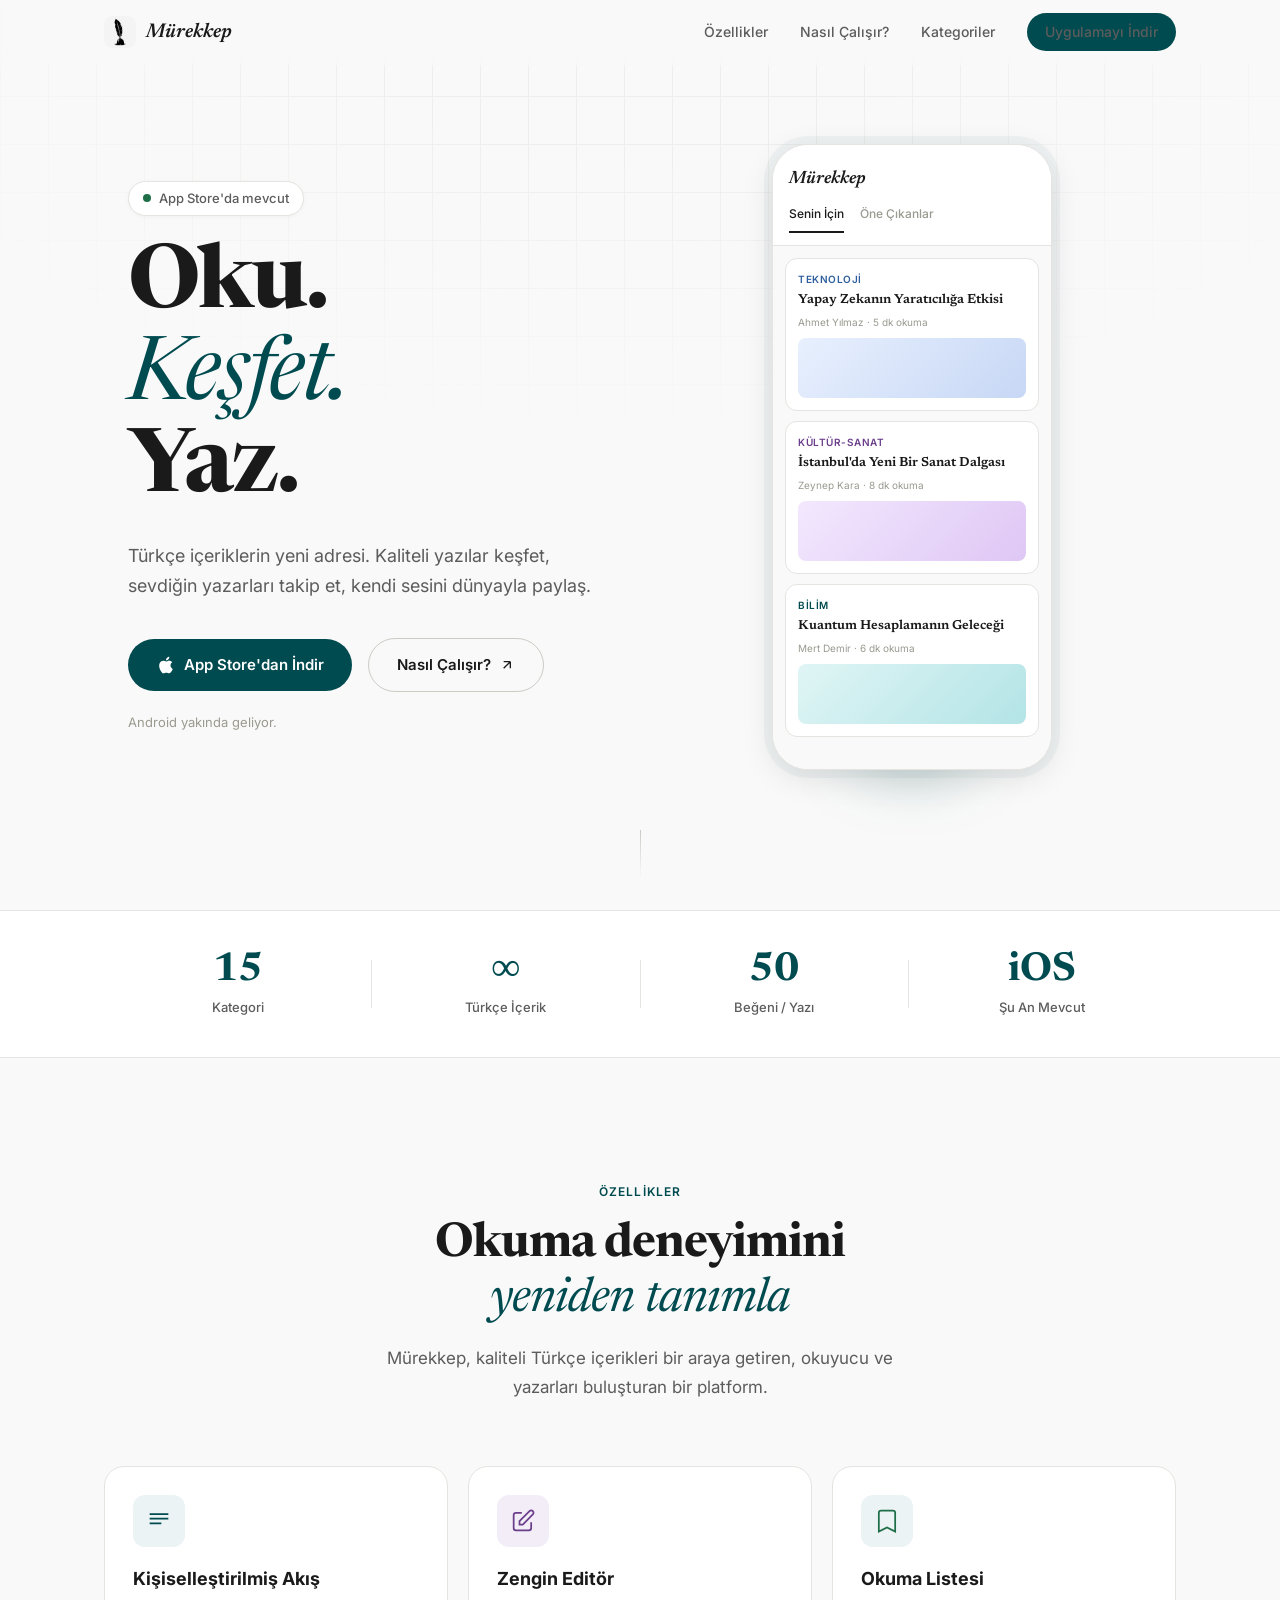
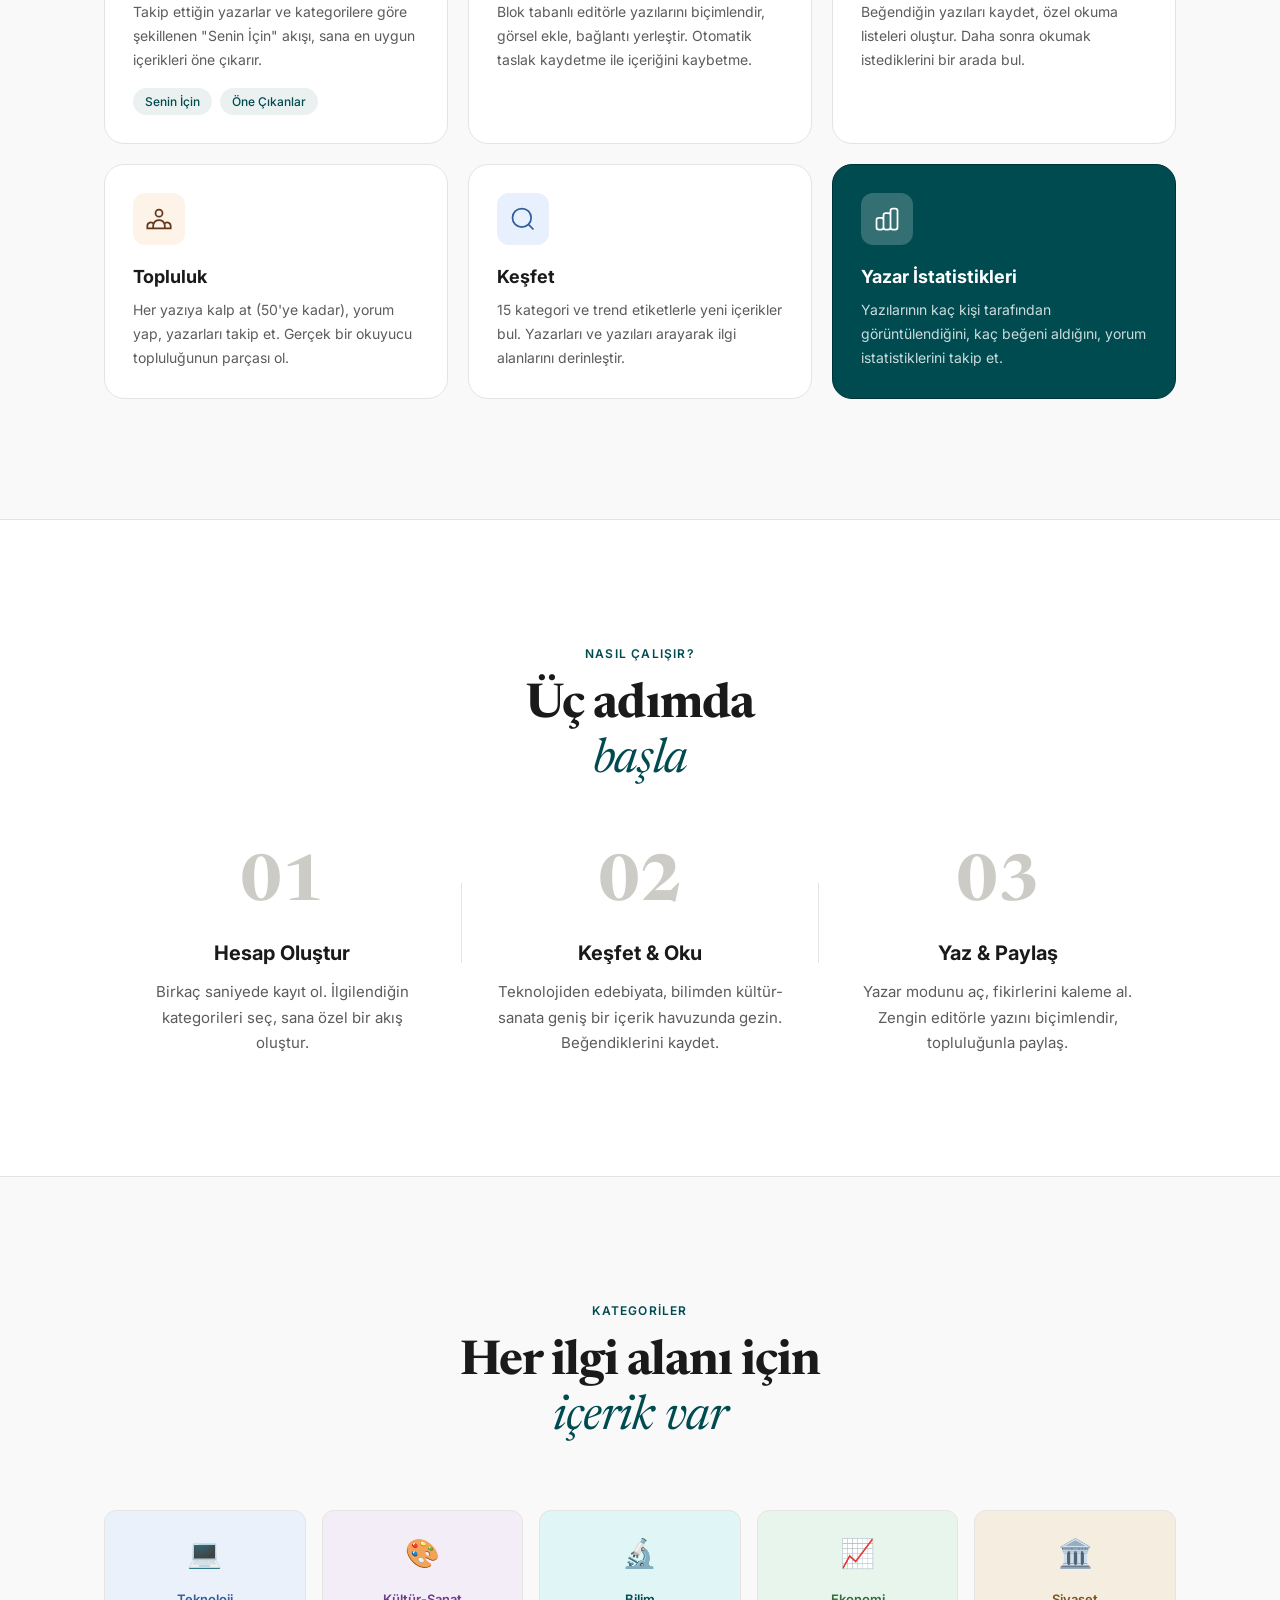
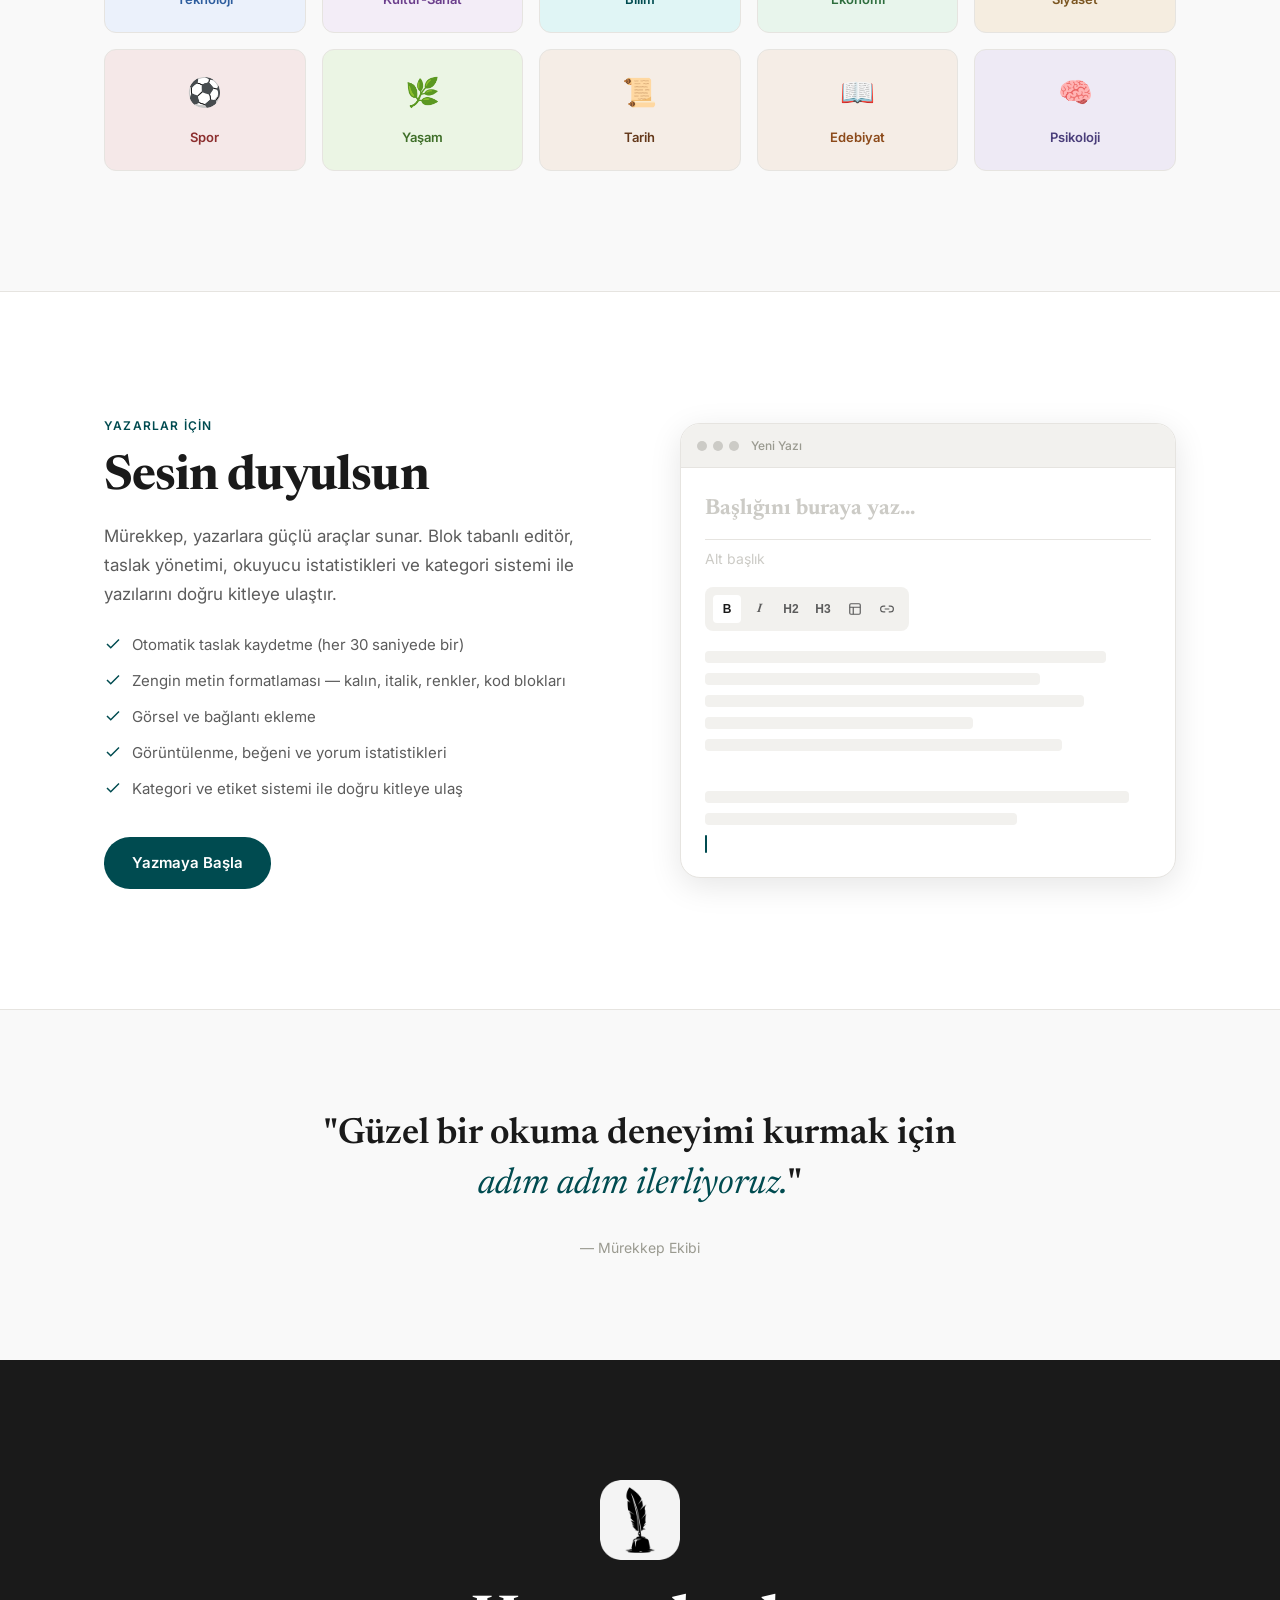
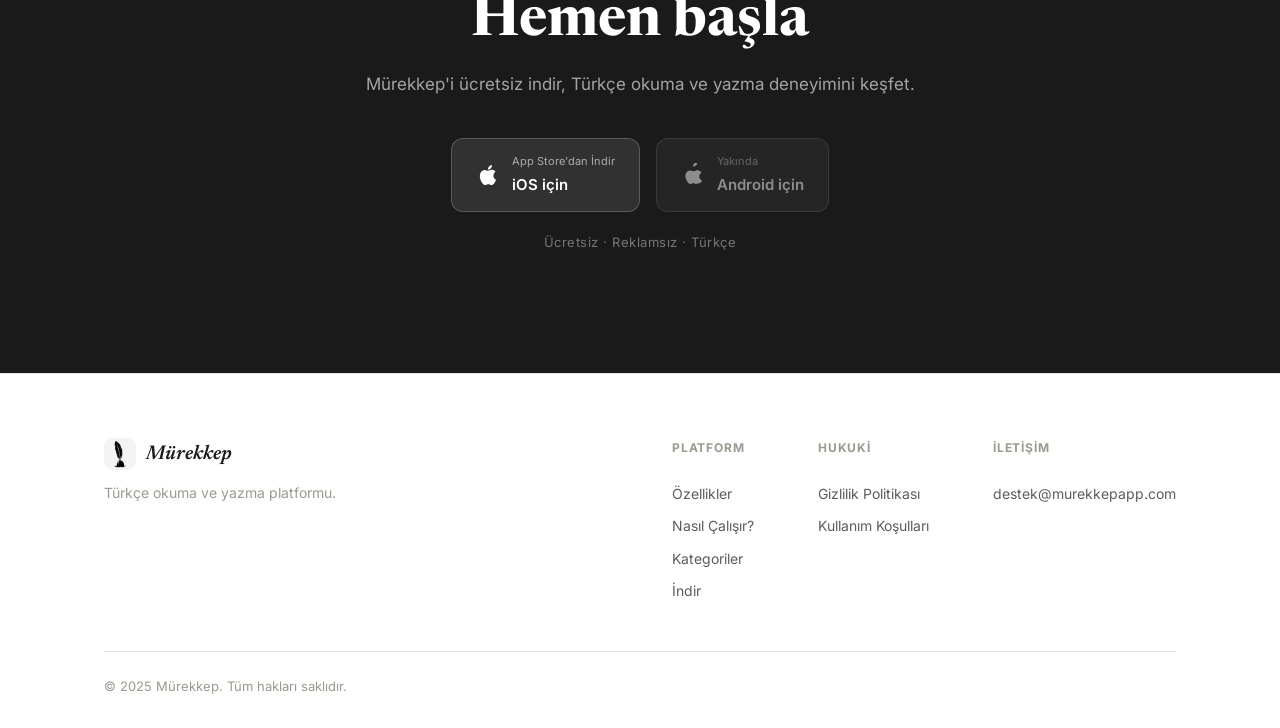
==== index.html @ c5d271dc "murekkep v1" ====
<!DOCTYPE html>
<html lang="tr">
<head>
  <meta charset="UTF-8" />
  <meta name="viewport" content="width=device-width, initial-scale=1.0" />
  <title>Mürekkep — Oku, Keşfet, Yaz</title>
  <meta name="description" content="Türkçe okuma ve yazma platformu. Kaliteli içerikler keşfet, yazarları takip et, kendi yazılarını yayınla." />
  <meta property="og:title" content="Mürekkep — Oku, Keşfet, Yaz" />
  <meta property="og:description" content="Türkçe okuma ve yazma platformu." />
  <link rel="icon" type="image/png" href="assets/favicon.png" />
  <link rel="preconnect" href="https://fonts.googleapis.com" />
  <link rel="preconnect" href="https://fonts.gstatic.com" crossorigin />
  <link href="https://fonts.googleapis.com/css2?family=Newsreader:ital,wght@0,400;0,600;0,700;1,400;1,600&family=Inter:wght@400;500;600;700&display=swap" rel="stylesheet" />
<style>
:root {
  --ink:        #1A1A1A;
  --teal:       #004B50;
  --teal-light: #1a7a80;
  --teal-dark:  #003338;
  --bg:         #F9F9F9;
  --surface:    #FFFFFF;
  --surface-2:  #F2F1EE;
  --surface-3:  #E6E4E0;
  --border:     #E6E4E0;
  --border-strong: #CCCBC6;
  --text-primary:   #1A1A1A;
  --text-secondary: #5C5C5C;
  --text-muted:     #9A9A90;
  --shadow-sm: 0 1px 4px rgba(0,0,0,0.04);
  --shadow-md: 0 4px 16px rgba(0,0,0,0.07);
  --shadow-lg: 0 8px 32px rgba(0,0,0,0.10);
  --radius-sm: 4px;
  --radius-md: 8px;
  --radius-lg: 12px;
  --radius-xl: 20px;
  --radius-full: 9999px;
}
*,*::before,*::after{box-sizing:border-box;margin:0;padding:0}
html{scroll-behavior:smooth}
body{font-family:'Inter',-apple-system,BlinkMacSystemFont,sans-serif;background:var(--bg);color:var(--text-primary);line-height:1.6;overflow-x:hidden}
em{font-family:'Newsreader',Georgia,serif;font-style:italic}
.container{max-width:1120px;margin:0 auto;padding:0 24px}

/* Animations */
.fade-up{opacity:0;transform:translateY(32px);transition:opacity .7s ease,transform .7s ease}
.fade-up.visible{opacity:1;transform:translateY(0)}
.delay-1{transition-delay:.1s}.delay-2{transition-delay:.2s}.delay-3{transition-delay:.3s}.delay-4{transition-delay:.4s}

/* Nav */
.nav{position:fixed;top:0;left:0;right:0;z-index:100;background:rgba(249,249,249,.88);backdrop-filter:blur(16px);-webkit-backdrop-filter:blur(16px);border-bottom:1px solid transparent;transition:border-color .3s,box-shadow .3s}
.nav.scrolled{border-color:var(--border);box-shadow:var(--shadow-sm)}
.nav-inner{max-width:1120px;margin:0 auto;padding:0 24px;height:64px;display:flex;align-items:center;justify-content:space-between}
.nav-logo{display:flex;align-items:center;gap:10px;text-decoration:none}
.nav-logo-img{width:32px;height:32px;border-radius:var(--radius-md);object-fit:cover}
.nav-logo-text{font-family:'Newsreader',serif;font-style:italic;font-size:20px;font-weight:600;color:var(--ink)}
.nav-links{display:flex;align-items:center;gap:32px}
.nav-links a{color:var(--text-secondary);text-decoration:none;font-size:14px;font-weight:500;transition:color .2s}
.nav-links a:hover{color:var(--ink)}
.nav-mobile-toggle{display:none;flex-direction:column;gap:5px;background:none;border:none;cursor:pointer;padding:4px}
.nav-mobile-toggle span{display:block;width:22px;height:2px;background:var(--ink);border-radius:2px}
.nav-mobile-menu{display:none;flex-direction:column;padding:12px 24px 20px;border-top:1px solid var(--border)}
.nav-mobile-menu a{padding:12px 0;border-bottom:1px solid var(--border);font-size:16px;color:var(--text-primary);text-decoration:none}
.nav-mobile-menu a:last-child{border-bottom:none;margin-top:8px}
.nav-mobile-menu.open{display:flex}

/* Buttons */
.btn{display:inline-flex;align-items:center;gap:8px;font-family:'Inter',sans-serif;font-weight:600;border-radius:var(--radius-full);cursor:pointer;text-decoration:none;transition:background .2s,transform .15s,box-shadow .2s;border:none;white-space:nowrap}
.btn:active{transform:scale(.98)}
.btn-primary{background:var(--teal);color:#fff}
.btn-primary:hover{background:var(--teal-light);box-shadow:0 4px 16px rgba(0,75,80,.25)}
.btn-ghost{background:transparent;color:var(--text-primary);border:1.5px solid var(--border-strong)}
.btn-ghost:hover{background:var(--surface-2)}
.btn-sm{font-size:13px;padding:8px 18px}
.btn-lg{font-size:15px;padding:14px 28px}

/* Hero */
.hero{padding-top:64px;min-height:100vh;display:flex;flex-direction:column;justify-content:center;position:relative;overflow:hidden}
.hero-bg-grid{position:absolute;inset:0;background-image:linear-gradient(var(--border) 1px,transparent 1px),linear-gradient(90deg,var(--border) 1px,transparent 1px);background-size:48px 48px;opacity:.5;mask-image:radial-gradient(ellipse 80% 60% at 50% 0%,black 30%,transparent 80%);-webkit-mask-image:radial-gradient(ellipse 80% 60% at 50% 0%,black 30%,transparent 80%)}
.hero-inner{display:grid;grid-template-columns:1fr 1fr;gap:64px;align-items:center;padding:80px 0 60px}
.hero-badge{display:inline-flex;align-items:center;gap:8px;background:var(--surface);border:1px solid var(--border);border-radius:var(--radius-full);padding:6px 14px;font-size:13px;font-weight:500;color:var(--text-secondary);margin-bottom:24px;box-shadow:var(--shadow-sm)}
.badge-dot{width:8px;height:8px;border-radius:50%;background:#1E6E48;animation:pulse 2s infinite}
@keyframes pulse{0%,100%{opacity:1;transform:scale(1)}50%{opacity:.6;transform:scale(.85)}}
.hero-headline{font-family:'Newsreader',Georgia,serif;font-size:clamp(52px,7vw,88px);font-weight:700;line-height:1.05;letter-spacing:-.02em;color:var(--ink);margin-bottom:24px}
.hero-headline em{font-size:inherit;font-weight:400;color:var(--teal)}
.hero-sub{font-size:18px;color:var(--text-secondary);line-height:1.7;max-width:480px;margin-bottom:36px}
.hero-actions{display:flex;align-items:center;gap:16px;flex-wrap:wrap;margin-bottom:20px}
.hero-note{font-size:13px;color:var(--text-muted)}

/* Phone Mockup */
.hero-visual{display:flex;justify-content:center;align-items:center}
.phone-mockup{position:relative}
.phone-frame{width:280px;background:var(--surface);border-radius:36px;border:1.5px solid var(--border);box-shadow:var(--shadow-lg),0 0 0 8px rgba(0,75,80,.04);overflow:hidden;position:relative;z-index:2}
.phone-screen{background:var(--bg);padding:0 0 20px}
.mock-nav{background:var(--surface);padding:20px 16px 12px;border-bottom:1px solid var(--border)}
.mock-title{font-family:'Newsreader',serif;font-style:italic;font-size:18px;font-weight:600;display:block;margin-bottom:10px}
.mock-tabs{display:flex;gap:16px}
.mock-tab{font-size:12px;font-weight:500;color:var(--text-muted);padding-bottom:8px}
.mock-tab.active{color:var(--ink);border-bottom:2px solid var(--ink)}
.mock-content{padding:12px;display:flex;flex-direction:column;gap:10px}
.mock-card{background:var(--surface);border-radius:var(--radius-lg);padding:12px;border:1px solid var(--border)}
.mock-card-cat{font-size:10px;font-weight:600;text-transform:uppercase;letter-spacing:.5px;margin-bottom:5px}
.mock-card-title{font-family:'Newsreader',serif;font-size:13px;font-weight:600;line-height:1.3;margin-bottom:5px;color:var(--ink)}
.mock-card-meta{font-size:10px;color:var(--text-muted);margin-bottom:8px}
.mock-card-img{height:60px;border-radius:var(--radius-md)}
.phone-glow{position:absolute;bottom:-40px;left:50%;transform:translateX(-50%);width:200px;height:100px;background:radial-gradient(ellipse,rgba(0,75,80,.18) 0%,transparent 70%);filter:blur(20px);z-index:1}
.hero-scroll-hint{display:flex;justify-content:center;padding-bottom:32px}
.scroll-line{width:1px;height:48px;background:linear-gradient(to bottom,var(--border-strong),transparent);animation:scrollDown 1.5s ease-in-out infinite}
@keyframes scrollDown{0%,100%{transform:scaleY(1);opacity:.6}50%{transform:scaleY(.5);opacity:.2}}

/* Stats */
.stats{background:var(--surface);border-top:1px solid var(--border);border-bottom:1px solid var(--border);padding:40px 0}
.stats-grid{display:flex;align-items:center;justify-content:center}
.stat-item{text-align:center;flex:1;padding:0 40px}
.stat-number{font-family:'Newsreader',serif;font-size:40px;font-weight:700;color:var(--teal);line-height:1;margin-bottom:6px}
.stat-label{font-size:13px;color:var(--text-secondary);font-weight:500}
.stat-divider{width:1px;height:48px;background:var(--border);flex-shrink:0}

/* Section Common */
.section-header{text-align:center;margin-bottom:64px}
.section-label{display:inline-block;font-size:12px;font-weight:600;letter-spacing:1.2px;text-transform:uppercase;color:var(--teal);margin-bottom:16px}
.section-title{font-family:'Newsreader',Georgia,serif;font-size:clamp(32px,4vw,48px);font-weight:700;line-height:1.15;letter-spacing:-.02em;color:var(--ink);margin-bottom:16px}
.section-title em{font-size:inherit;font-weight:400;color:var(--teal)}
.section-desc{font-size:17px;color:var(--text-secondary);line-height:1.7;max-width:560px;margin:0 auto}

/* Features */
.features{padding:120px 0}
.features-grid{display:grid;grid-template-columns:repeat(3,1fr);gap:20px}
.feature-card{background:var(--surface);border:1px solid var(--border);border-radius:var(--radius-xl);padding:28px;transition:box-shadow .25s,transform .25s}
.feature-card:hover{box-shadow:var(--shadow-md);transform:translateY(-2px)}
.feature-card-highlight{background:var(--teal);border-color:var(--teal-dark)}
.feature-icon{width:52px;height:52px;border-radius:var(--radius-lg);display:flex;align-items:center;justify-content:center;margin-bottom:20px}
.feature-title{font-size:18px;font-weight:700;color:var(--ink);margin-bottom:10px;line-height:1.3}
.feature-desc{font-size:14px;color:var(--text-secondary);line-height:1.7}
.feature-tags{display:flex;flex-wrap:wrap;gap:8px;margin-top:16px}
.tag{font-size:12px;font-weight:500;color:var(--teal);background:rgba(0,75,80,.08);border-radius:var(--radius-full);padding:4px 12px}

/* How it works */
.how{background:var(--surface);padding:120px 0;border-top:1px solid var(--border);border-bottom:1px solid var(--border)}
.steps{display:flex;align-items:flex-start;position:relative}
.step{flex:1;text-align:center;padding:0 32px}
.step-number{font-family:'Newsreader',serif;font-size:64px;font-weight:700;color:var(--border-strong);line-height:1;margin-bottom:20px}
.step-content h3{font-size:20px;font-weight:700;color:var(--ink);margin-bottom:10px}
.step-content p{font-size:15px;color:var(--text-secondary);line-height:1.7}
.step-connector{width:1px;height:80px;background:var(--border);margin-top:30px;flex-shrink:0}

/* Categories */
.categories{padding:120px 0}
.categories-grid{display:grid;grid-template-columns:repeat(5,1fr);gap:16px}
.cat-card{background:var(--cat-bg,var(--surface));border:1px solid var(--border);border-radius:var(--radius-lg);padding:20px 16px;text-align:center;cursor:pointer;transition:box-shadow .2s,transform .2s}
.cat-card:hover{box-shadow:var(--shadow-md);transform:translateY(-3px);border-color:var(--cat-color)}
.cat-icon{font-size:28px;margin-bottom:10px}
.cat-card span{font-size:13px;font-weight:600;color:var(--cat-color,var(--text-primary))}

/* Writer Section */
.writer-section{background:var(--surface);padding:120px 0;border-top:1px solid var(--border);border-bottom:1px solid var(--border)}
.writer-inner{display:grid;grid-template-columns:1fr 1fr;gap:80px;align-items:center}
.writer-list{list-style:none;margin:24px 0 36px;display:flex;flex-direction:column;gap:12px}
.writer-list li{display:flex;align-items:flex-start;gap:10px;font-size:15px;color:var(--text-secondary)}
.writer-list li svg{color:var(--teal);flex-shrink:0;margin-top:2px}
.editor-mockup{background:var(--surface);border:1px solid var(--border);border-radius:var(--radius-xl);box-shadow:var(--shadow-lg);overflow:hidden}
.editor-topbar{background:var(--surface-2);border-bottom:1px solid var(--border);padding:12px 16px;display:flex;align-items:center;gap:12px}
.editor-dots{display:flex;gap:6px}
.editor-dots span{width:10px;height:10px;border-radius:50%;background:var(--border-strong)}
.editor-label{font-size:12px;color:var(--text-muted);font-weight:500}
.editor-body{padding:24px}
.editor-title-input{font-family:'Newsreader',serif;font-size:22px;font-weight:700;color:var(--border-strong);margin-bottom:8px;border-bottom:1px solid var(--border);padding-bottom:12px}
.editor-subtitle-input{font-size:14px;color:var(--border-strong);margin-bottom:16px}
.editor-toolbar{display:flex;align-items:center;gap:4px;padding:8px;background:var(--surface-2);border-radius:var(--radius-md);margin-bottom:20px;width:fit-content}
.editor-tool{width:28px;height:28px;display:flex;align-items:center;justify-content:center;border:none;background:none;border-radius:var(--radius-sm);font-size:12px;font-weight:600;color:var(--text-secondary);cursor:pointer;transition:background .15s,color .15s}
.editor-tool.active,.editor-tool:hover{background:var(--surface);color:var(--ink)}
.editor-content{display:flex;flex-direction:column;gap:10px}
.editor-line{height:12px;background:var(--surface-2);border-radius:var(--radius-sm)}
.editor-line-blank{height:20px;background:transparent}
.editor-cursor{width:2px;height:18px;background:var(--teal);border-radius:1px;animation:blink 1s step-end infinite}
@keyframes blink{0%,100%{opacity:1}50%{opacity:0}}

/* Quote */
.quote-section{padding:100px 0;text-align:center}
.quote{max-width:700px;margin:0 auto}
.quote p{font-family:'Newsreader',Georgia,serif;font-size:clamp(24px,3.5vw,36px);font-weight:600;line-height:1.4;color:var(--ink);margin-bottom:24px}
.quote em{font-size:inherit;font-weight:400;color:var(--teal)}
.quote cite{font-size:14px;color:var(--text-muted);font-style:normal}

/* Download */
.download{background:var(--ink);padding:120px 0;text-align:center}
.download-inner{max-width:560px;margin:0 auto}
.download-logo{width:80px;height:80px;border-radius:20px;margin-bottom:24px;object-fit:cover}
.download-title{font-family:'Newsreader',serif;font-size:clamp(36px,5vw,56px);font-weight:700;color:#fff;margin-bottom:16px;line-height:1.1}
.download-desc{font-size:17px;color:rgba(255,255,255,.6);line-height:1.7;margin-bottom:40px}
.download-buttons{display:flex;justify-content:center;gap:16px;flex-wrap:wrap;margin-bottom:20px}
.store-btn{display:inline-flex;align-items:center;gap:12px;background:rgba(255,255,255,.1);border:1px solid rgba(255,255,255,.2);border-radius:var(--radius-lg);padding:14px 24px;color:#fff;text-decoration:none;transition:background .2s,transform .15s;cursor:pointer}
.store-btn:hover{background:rgba(255,255,255,.18);transform:translateY(-2px)}
.store-btn-coming{opacity:.5;cursor:not-allowed}
.store-btn-coming:hover{transform:none}
.store-btn-text{text-align:left}
.store-sub{display:block;font-size:11px;color:rgba(255,255,255,.6);margin-bottom:2px}
.store-name{display:block;font-size:15px;font-weight:600}
.download-note{font-size:13px;color:rgba(255,255,255,.4);letter-spacing:.5px}

/* Footer */
.footer{background:var(--surface);border-top:1px solid var(--border);padding:64px 0 32px}
.footer-inner{display:flex;justify-content:space-between;gap:64px;margin-bottom:48px}
.footer-brand{max-width:240px}
.footer-brand p{margin-top:12px;font-size:14px;color:var(--text-muted);line-height:1.6}
.footer-links{display:flex;gap:64px}
.footer-col h4{font-size:12px;font-weight:700;letter-spacing:.8px;text-transform:uppercase;color:var(--text-muted);margin-bottom:16px}
.footer-col{display:flex;flex-direction:column;gap:10px}
.footer-col a{font-size:14px;color:var(--text-secondary);text-decoration:none;transition:color .2s}
.footer-col a:hover{color:var(--ink)}
.footer-bottom{border-top:1px solid var(--border);padding-top:24px;font-size:13px;color:var(--text-muted)}

/* Responsive */
@media(max-width:1024px){
  .features-grid{grid-template-columns:repeat(2,1fr)}
  .categories-grid{grid-template-columns:repeat(4,1fr)}
  .steps{flex-direction:column;align-items:center}
  .step{max-width:400px}
  .step-connector{width:80px;height:1px;margin-top:0}
}
@media(max-width:768px){
  .nav-links{display:none}
  .nav-mobile-toggle{display:flex}
  .nav-logo{display:flex !important}
  .nav-logo-img{width:28px;height:28px}
  .nav-logo-text{font-size:18px}
  .hero-inner{grid-template-columns:1fr;gap:48px;padding:60px 0 40px;text-align:center}
  .hero-badge{margin:0 auto 24px}
  .hero-sub{margin:0 auto 36px}
  .hero-actions{justify-content:center}
  .hero-visual{order:-1}
  .phone-frame{width:240px}
  .stats-grid{flex-wrap:wrap;gap:32px}
  .stat-divider{display:none}
  .stat-item{flex:0 1 40%;padding:0}
  .features-grid{grid-template-columns:1fr}
  .categories-grid{grid-template-columns:repeat(2,1fr)}
  .writer-inner{grid-template-columns:1fr;gap:48px}
  .writer-text{text-align:center}
  .footer-inner{flex-direction:column;gap:40px}
  .footer-links{flex-wrap:wrap;gap:32px}
  .steps{gap:32px}
  .step-connector{display:none}
}
@media(max-width:480px){
  .categories-grid{grid-template-columns:repeat(2,1fr)}
  .download-buttons{flex-direction:column;align-items:center}
  .hero-actions{flex-direction:column;align-items:center}
  .btn-lg{width:100%;justify-content:center}
}
</style>
</head>
<body>

  <!-- NAV -->
  <nav class="nav" id="nav">
    <div class="nav-inner">
      <a href="#" class="nav-logo">
        <img src="[data-uri]" alt="Mürekkep" class="nav-logo-img" />
        <span class="nav-logo-text">Mürekkep</span>
      </a>
      <div class="nav-links">
        <a href="#ozellikler">Özellikler</a>
        <a href="#nasil-calisir">Nasıl Çalışır?</a>
        <a href="#kategoriler">Kategoriler</a>
        <a href="https://apps.apple.com/tr/app/m%C3%BCrekkep-blog-ders-notlar%C4%B1/id6760975752?l=tr" target="_blank" rel="noopener" class="btn btn-primary btn-sm">Uygulamayı İndir</a>
      </div>
      <button class="nav-mobile-toggle" id="mobileToggle" aria-label="Menü">
        <span></span><span></span><span></span>
      </button>
    </div>
    <div class="nav-mobile-menu" id="mobileMenu">
      <a href="#ozellikler">Özellikler</a>
      <a href="#nasil-calisir">Nasıl Çalışır?</a>
      <a href="#kategoriler">Kategoriler</a>
      <a href="https://apps.apple.com/tr/app/m%C3%BCrekkep-blog-ders-notlar%C4%B1/id6760975752?l=tr" target="_blank" rel="noopener" class="btn btn-primary">Uygulamayı İndir</a>
    </div>
  </nav>

  <!-- HERO -->
  <section class="hero">
    <div class="hero-bg-grid"></div>
    <div class="container">
      <div class="hero-inner">
        <div class="hero-content">
          <div class="hero-badge fade-up">
            <span class="badge-dot"></span>
            App Store'da mevcut
          </div>
          <h1 class="hero-headline fade-up delay-1">
            Oku.<br/>
            <em>Keşfet.</em><br/>
            Yaz.
          </h1>
          <p class="hero-sub fade-up delay-2">
            Türkçe içeriklerin yeni adresi. Kaliteli yazılar keşfet,
            sevdiğin yazarları takip et, kendi sesini dünyayla paylaş.
          </p>
          <div class="hero-actions fade-up delay-3">
            <a href="https://apps.apple.com/tr/app/m%C3%BCrekkep-blog-ders-notlar%C4%B1/id6760975752?l=tr" target="_blank" rel="noopener" class="btn btn-primary btn-lg">
              <svg width="20" height="20" viewBox="0 0 24 24" fill="currentColor"><path d="M18.71 19.5c-.83 1.24-1.71 2.45-3.05 2.47-1.34.03-1.77-.79-3.29-.79-1.53 0-2 .77-3.27.82-1.31.05-2.3-1.32-3.14-2.53C4.25 17 2.94 12.45 4.7 9.39c.87-1.52 2.43-2.48 4.12-2.51 1.28-.02 2.5.87 3.29.87.78 0 2.26-1.07 3.8-.91.65.03 2.47.26 3.64 1.98-.09.06-2.17 1.28-2.15 3.81.03 3.02 2.65 4.03 2.68 4.04-.03.07-.42 1.44-1.38 2.83M13 3.5c.73-.83 1.94-1.46 2.94-1.5.13 1.17-.34 2.35-1.04 3.19-.69.85-1.83 1.51-2.95 1.42-.15-1.15.41-2.35 1.05-3.11z"/></svg>
              App Store'dan İndir
            </a>
            <a href="#nasil-calisir" class="btn btn-ghost btn-lg">
              Nasıl Çalışır?
              <svg width="16" height="16" viewBox="0 0 24 24" fill="none" stroke="currentColor" stroke-width="2"><path d="M7 17L17 7M17 7H7M17 7v10"/></svg>
            </a>
          </div>
          <p class="hero-note fade-up delay-4">Android yakında geliyor.</p>
        </div>
        <div class="hero-visual fade-up delay-2">
          <div class="phone-mockup">
            <div class="phone-frame">
              <div class="phone-screen">
                <div class="mock-nav">
                  <span class="mock-title">Mürekkep</span>
                  <div class="mock-tabs">
                    <span class="mock-tab active">Senin İçin</span>
                    <span class="mock-tab">Öne Çıkanlar</span>
                  </div>
                </div>
                <div class="mock-content">
                  <div class="mock-card">
                    <div class="mock-card-cat" style="color:#2E5E9E">Teknoloji</div>
                    <div class="mock-card-title">Yapay Zekanın Yaratıcılığa Etkisi</div>
                    <div class="mock-card-meta">Ahmet Yılmaz · 5 dk okuma</div>
                    <div class="mock-card-img" style="background:linear-gradient(135deg,#e8f0fe,#c7d7f5)"></div>
                  </div>
                  <div class="mock-card">
                    <div class="mock-card-cat" style="color:#6B3E8C">Kültür-Sanat</div>
                    <div class="mock-card-title">İstanbul'da Yeni Bir Sanat Dalgası</div>
                    <div class="mock-card-meta">Zeynep Kara · 8 dk okuma</div>
                    <div class="mock-card-img" style="background:linear-gradient(135deg,#f3e8fe,#dfc7f5)"></div>
                  </div>
                  <div class="mock-card">
                    <div class="mock-card-cat" style="color:#004B50">Bilim</div>
                    <div class="mock-card-title">Kuantum Hesaplamanın Geleceği</div>
                    <div class="mock-card-meta">Mert Demir · 6 dk okuma</div>
                    <div class="mock-card-img" style="background:linear-gradient(135deg,#e0f5f5,#b3e4e6)"></div>
                  </div>
                </div>
              </div>
            </div>
            <div class="phone-glow"></div>
          </div>
        </div>
      </div>
    </div>
    <div class="hero-scroll-hint">
      <div class="scroll-line"></div>
    </div>
  </section>

  <!-- STATS -->
  <section class="stats">
    <div class="container">
      <div class="stats-grid">
        <div class="stat-item fade-up">
          <div class="stat-number">15</div>
          <div class="stat-label">Kategori</div>
        </div>
        <div class="stat-divider"></div>
        <div class="stat-item fade-up delay-1">
          <div class="stat-number">∞</div>
          <div class="stat-label">Türkçe İçerik</div>
        </div>
        <div class="stat-divider"></div>
        <div class="stat-item fade-up delay-2">
          <div class="stat-number">50</div>
          <div class="stat-label">Beğeni / Yazı</div>
        </div>
        <div class="stat-divider"></div>
        <div class="stat-item fade-up delay-3">
          <div class="stat-number">iOS</div>
          <div class="stat-label">Şu An Mevcut</div>
        </div>
      </div>
    </div>
  </section>

  <!-- FEATURES -->
  <section class="features" id="ozellikler">
    <div class="container">
      <div class="section-header fade-up">
        <div class="section-label">Özellikler</div>
        <h2 class="section-title">Okuma deneyimini<br/><em>yeniden tanımla</em></h2>
        <p class="section-desc">Mürekkep, kaliteli Türkçe içerikleri bir araya getiren, okuyucu ve yazarları buluşturan bir platform.</p>
      </div>
      <div class="features-grid">
        <div class="feature-card fade-up">
          <div class="feature-icon" style="background:#EBF3F4;color:#004B50">
            <svg width="28" height="28" viewBox="0 0 24 24" fill="none" stroke="currentColor" stroke-width="1.5"><path d="M4 6h16M4 10h16M4 14h10"/></svg>
          </div>
          <h3 class="feature-title">Kişiselleştirilmiş Akış</h3>
          <p class="feature-desc">Takip ettiğin yazarlar ve kategorilere göre şekillenen "Senin İçin" akışı, sana en uygun içerikleri öne çıkarır.</p>
          <div class="feature-tags">
            <span class="tag">Senin İçin</span>
            <span class="tag">Öne Çıkanlar</span>
          </div>
        </div>
        <div class="feature-card fade-up delay-1">
          <div class="feature-icon" style="background:#F3EDF7;color:#6B3E8C">
            <svg width="28" height="28" viewBox="0 0 24 24" fill="none" stroke="currentColor" stroke-width="1.5"><path d="M11 5H6a2 2 0 00-2 2v11a2 2 0 002 2h11a2 2 0 002-2v-5m-1.414-9.414a2 2 0 112.828 2.828L11.828 15H9v-2.828l8.586-8.586z"/></svg>
          </div>
          <h3 class="feature-title">Zengin Editör</h3>
          <p class="feature-desc">Blok tabanlı editörle yazılarını biçimlendir, görsel ekle, bağlantı yerleştir. Otomatik taslak kaydetme ile içeriğini kaybetme.</p>
        </div>
        <div class="feature-card fade-up delay-2">
          <div class="feature-icon" style="background:#EBF3F4;color:#1E6E48">
            <svg width="28" height="28" viewBox="0 0 24 24" fill="none" stroke="currentColor" stroke-width="1.5"><path d="M5 5a2 2 0 012-2h10a2 2 0 012 2v16l-7-3.5L5 21V5z"/></svg>
          </div>
          <h3 class="feature-title">Okuma Listesi</h3>
          <p class="feature-desc">Beğendiğin yazıları kaydet, özel okuma listeleri oluştur. Daha sonra okumak istediklerini bir arada bul.</p>
        </div>
        <div class="feature-card fade-up">
          <div class="feature-icon" style="background:#FEF3E8;color:#64381A">
            <svg width="28" height="28" viewBox="0 0 24 24" fill="none" stroke="currentColor" stroke-width="1.5"><path d="M17 20h5v-2a3 3 0 00-5.356-1.857M17 20H7m10 0v-2c0-.656-.126-1.283-.356-1.857M7 20H2v-2a3 3 0 015.356-1.857M7 20v-2c0-.656.126-1.283.356-1.857m0 0a5.002 5.002 0 019.288 0M15 7a3 3 0 11-6 0 3 3 0 016 0z"/></svg>
          </div>
          <h3 class="feature-title">Topluluk</h3>
          <p class="feature-desc">Her yazıya kalp at (50'ye kadar), yorum yap, yazarları takip et. Gerçek bir okuyucu topluluğunun parçası ol.</p>
        </div>
        <div class="feature-card fade-up delay-1">
          <div class="feature-icon" style="background:#E8F0FE;color:#2E5E9E">
            <svg width="28" height="28" viewBox="0 0 24 24" fill="none" stroke="currentColor" stroke-width="1.5"><circle cx="11" cy="11" r="8"/><path d="M21 21l-4.35-4.35"/></svg>
          </div>
          <h3 class="feature-title">Keşfet</h3>
          <p class="feature-desc">15 kategori ve trend etiketlerle yeni içerikler bul. Yazarları ve yazıları arayarak ilgi alanlarını derinleştir.</p>
        </div>
        <div class="feature-card feature-card-highlight fade-up delay-2">
          <div class="feature-icon" style="background:rgba(255,255,255,.2);color:#fff">
            <svg width="28" height="28" viewBox="0 0 24 24" fill="none" stroke="currentColor" stroke-width="1.5"><path d="M9 19v-6a2 2 0 00-2-2H5a2 2 0 00-2 2v6a2 2 0 002 2h2a2 2 0 002-2zm0 0V9a2 2 0 012-2h2a2 2 0 012 2v10m-6 0a2 2 0 002 2h2a2 2 0 002-2m0 0V5a2 2 0 012-2h2a2 2 0 012 2v14a2 2 0 01-2 2h-2a2 2 0 01-2-2z"/></svg>
          </div>
          <h3 class="feature-title" style="color:#fff">Yazar İstatistikleri</h3>
          <p class="feature-desc" style="color:rgba(255,255,255,.8)">Yazılarının kaç kişi tarafından görüntülendiğini, kaç beğeni aldığını, yorum istatistiklerini takip et.</p>
        </div>
      </div>
    </div>
  </section>

  <!-- HOW IT WORKS -->
  <section class="how" id="nasil-calisir">
    <div class="container">
      <div class="section-header fade-up">
        <div class="section-label">Nasıl Çalışır?</div>
        <h2 class="section-title">Üç adımda<br/><em>başla</em></h2>
      </div>
      <div class="steps">
        <div class="step fade-up">
          <div class="step-number">01</div>
          <div class="step-content">
            <h3>Hesap Oluştur</h3>
            <p>Birkaç saniyede kayıt ol. İlgilendiğin kategorileri seç, sana özel bir akış oluştur.</p>
          </div>
        </div>
        <div class="step-connector"></div>
        <div class="step fade-up delay-1">
          <div class="step-number">02</div>
          <div class="step-content">
            <h3>Keşfet & Oku</h3>
            <p>Teknolojiden edebiyata, bilimden kültür-sanata geniş bir içerik havuzunda gezin. Beğendiklerini kaydet.</p>
          </div>
        </div>
        <div class="step-connector"></div>
        <div class="step fade-up delay-2">
          <div class="step-number">03</div>
          <div class="step-content">
            <h3>Yaz & Paylaş</h3>
            <p>Yazar modunu aç, fikirlerini kaleme al. Zengin editörle yazını biçimlendir, topluluğunla paylaş.</p>
          </div>
        </div>
      </div>
    </div>
  </section>

  <!-- CATEGORIES -->
  <section class="categories" id="kategoriler">
    <div class="container">
      <div class="section-header fade-up">
        <div class="section-label">Kategoriler</div>
        <h2 class="section-title">Her ilgi alanı için<br/><em>içerik var</em></h2>
      </div>
      <div class="categories-grid fade-up delay-1">
        <div class="cat-card" style="--cat-color:#2E5E9E;--cat-bg:#EBF1FB"><div class="cat-icon">💻</div><span>Teknoloji</span></div>
        <div class="cat-card" style="--cat-color:#6B3E8C;--cat-bg:#F3EDF7"><div class="cat-icon">🎨</div><span>Kültür-Sanat</span></div>
        <div class="cat-card" style="--cat-color:#004B50;--cat-bg:#E0F5F5"><div class="cat-icon">🔬</div><span>Bilim</span></div>
        <div class="cat-card" style="--cat-color:#2E6E3E;--cat-bg:#E8F5EC"><div class="cat-icon">📈</div><span>Ekonomi</span></div>
        <div class="cat-card" style="--cat-color:#7A5520;--cat-bg:#F5EDE0"><div class="cat-icon">🏛️</div><span>Siyaset</span></div>
        <div class="cat-card" style="--cat-color:#8C2E2E;--cat-bg:#F5E8E8"><div class="cat-icon">⚽</div><span>Spor</span></div>
        <div class="cat-card" style="--cat-color:#3E6E28;--cat-bg:#EBF5E4"><div class="cat-icon">🌿</div><span>Yaşam</span></div>
        <div class="cat-card" style="--cat-color:#64381A;--cat-bg:#F5EDE6"><div class="cat-icon">📜</div><span>Tarih</span></div>
        <div class="cat-card" style="--cat-color:#8C4A1A;--cat-bg:#F5EDE6"><div class="cat-icon">📖</div><span>Edebiyat</span></div>
        <div class="cat-card" style="--cat-color:#4A3E7A;--cat-bg:#EEEAF5"><div class="cat-icon">🧠</div><span>Psikoloji</span></div>
      </div>
    </div>
  </section>

  <!-- WRITER SECTION -->
  <section class="writer-section">
    <div class="container">
      <div class="writer-inner fade-up">
        <div class="writer-text">
          <div class="section-label">Yazarlar İçin</div>
          <h2 class="section-title">Sesin duyulsun</h2>
          <p class="section-desc">Mürekkep, yazarlara güçlü araçlar sunar. Blok tabanlı editör, taslak yönetimi, okuyucu istatistikleri ve kategori sistemi ile yazılarını doğru kitleye ulaştır.</p>
          <ul class="writer-list">
            <li><svg width="18" height="18" viewBox="0 0 24 24" fill="none" stroke="currentColor" stroke-width="2"><path d="M20 6L9 17l-5-5"/></svg>Otomatik taslak kaydetme (her 30 saniyede bir)</li>
            <li><svg width="18" height="18" viewBox="0 0 24 24" fill="none" stroke="currentColor" stroke-width="2"><path d="M20 6L9 17l-5-5"/></svg>Zengin metin formatlaması — kalın, italik, renkler, kod blokları</li>
            <li><svg width="18" height="18" viewBox="0 0 24 24" fill="none" stroke="currentColor" stroke-width="2"><path d="M20 6L9 17l-5-5"/></svg>Görsel ve bağlantı ekleme</li>
            <li><svg width="18" height="18" viewBox="0 0 24 24" fill="none" stroke="currentColor" stroke-width="2"><path d="M20 6L9 17l-5-5"/></svg>Görüntülenme, beğeni ve yorum istatistikleri</li>
            <li><svg width="18" height="18" viewBox="0 0 24 24" fill="none" stroke="currentColor" stroke-width="2"><path d="M20 6L9 17l-5-5"/></svg>Kategori ve etiket sistemi ile doğru kitleye ulaş</li>
          </ul>
          <a href="#indir" class="btn btn-primary btn-lg">Yazmaya Başla</a>
        </div>
        <div class="writer-visual">
          <div class="editor-mockup">
            <div class="editor-topbar">
              <div class="editor-dots"><span></span><span></span><span></span></div>
              <span class="editor-label">Yeni Yazı</span>
            </div>
            <div class="editor-body">
              <div class="editor-title-input">Başlığını buraya yaz...</div>
              <div class="editor-subtitle-input">Alt başlık</div>
              <div class="editor-toolbar">
                <button class="editor-tool active">B</button>
                <button class="editor-tool"><em>I</em></button>
                <button class="editor-tool">H2</button>
                <button class="editor-tool">H3</button>
                <button class="editor-tool">
                  <svg width="14" height="14" viewBox="0 0 24 24" fill="none" stroke="currentColor" stroke-width="2"><rect x="3" y="3" width="18" height="18" rx="2"/><path d="M3 9h18M9 21V9"/></svg>
                </button>
                <button class="editor-tool">
                  <svg width="14" height="14" viewBox="0 0 24 24" fill="none" stroke="currentColor" stroke-width="2"><path d="M15 7h3a5 5 0 015 5 5 5 0 01-5 5h-3m-6 0H6a5 5 0 01-5-5 5 5 0 015-5h3"/><line x1="8" y1="12" x2="16" y2="12"/></svg>
                </button>
              </div>
              <div class="editor-content">
                <div class="editor-line" style="width:90%"></div>
                <div class="editor-line" style="width:75%"></div>
                <div class="editor-line" style="width:85%"></div>
                <div class="editor-line" style="width:60%"></div>
                <div class="editor-line" style="width:80%"></div>
                <div class="editor-line-blank"></div>
                <div class="editor-line" style="width:95%"></div>
                <div class="editor-line" style="width:70%"></div>
                <div class="editor-cursor"></div>
              </div>
            </div>
          </div>
        </div>
      </div>
    </div>
  </section>

  <!-- QUOTE -->
  <section class="quote-section">
    <div class="container">
      <blockquote class="quote fade-up">
        <p>"Güzel bir okuma deneyimi kurmak için<br/><em>adım adım ilerliyoruz.</em>"</p>
        <cite>— Mürekkep Ekibi</cite>
      </blockquote>
    </div>
  </section>

  <!-- DOWNLOAD -->
  <section class="download" id="indir">
    <div class="container">
      <div class="download-inner fade-up">
        <img src="[data-uri]" alt="Mürekkep" class="download-logo" />
        <h2 class="download-title">Hemen başla</h2>
        <p class="download-desc">Mürekkep'i ücretsiz indir, Türkçe okuma ve yazma deneyimini keşfet.</p>
        <div class="download-buttons">
          <a href="https://apps.apple.com/tr/app/m%C3%BCrekkep-blog-ders-notlar%C4%B1/id6760975752?l=tr" target="_blank" rel="noopener" class="store-btn">
            <svg width="24" height="24" viewBox="0 0 24 24" fill="currentColor"><path d="M18.71 19.5c-.83 1.24-1.71 2.45-3.05 2.47-1.34.03-1.77-.79-3.29-.79-1.53 0-2 .77-3.27.82-1.31.05-2.3-1.32-3.14-2.53C4.25 17 2.94 12.45 4.7 9.39c.87-1.52 2.43-2.48 4.12-2.51 1.28-.02 2.5.87 3.29.87.78 0 2.26-1.07 3.8-.91.65.03 2.47.26 3.64 1.98-.09.06-2.17 1.28-2.15 3.81.03 3.02 2.65 4.03 2.68 4.04-.03.07-.42 1.44-1.38 2.83M13 3.5c.73-.83 1.94-1.46 2.94-1.5.13 1.17-.34 2.35-1.04 3.19-.69.85-1.83 1.51-2.95 1.42-.15-1.15.41-2.35 1.05-3.11z"/></svg>
            <div class="store-btn-text">
              <span class="store-sub">App Store'dan İndir</span>
              <span class="store-name">iOS için</span>
            </div>
          </a>
          <div class="store-btn store-btn-coming">
            <svg width="24" height="24" viewBox="0 0 24 24" fill="currentColor"><path d="M17.05 20.28c-.98.95-2.05.8-3.08.35-1.09-.46-2.09-.48-3.24 0-1.44.62-2.2.44-3.06-.35C2.79 15.25 3.51 7.7 9.05 7.4c1.57.07 2.65.83 3.56.85 1.36-.32 2.64-1.1 4.04-.97 1.69.19 2.97.98 3.77 2.44-3.41 2.02-2.63 6.5.66 7.71-.5 1.11-1.1 2.19-2.03 2.85zM12 3.5c-.11-2.45 1.93-4.5 4.44-4.5.03 2.77-2.49 5.01-4.44 4.5z"/></svg>
            <div class="store-btn-text">
              <span class="store-sub">Yakında</span>
              <span class="store-name">Android için</span>
            </div>
          </div>
        </div>
        <p class="download-note">Ücretsiz · Reklamsız · Türkçe</p>
      </div>
    </div>
  </section>

  <!-- FOOTER -->
  <footer class="footer">
    <div class="container">
      <div class="footer-inner">
        <div class="footer-brand">
          <a href="#" class="nav-logo">
            <img src="[data-uri]" alt="Mürekkep" class="nav-logo-img" />
            <span class="nav-logo-text">Mürekkep</span>
          </a>
          <p>Türkçe okuma ve yazma platformu.</p>
        </div>
        <div class="footer-links">
          <div class="footer-col">
            <h4>Platform</h4>
            <a href="#ozellikler">Özellikler</a>
            <a href="#nasil-calisir">Nasıl Çalışır?</a>
            <a href="#kategoriler">Kategoriler</a>
            <a href="#indir">İndir</a>
          </div>
          <div class="footer-col">
            <h4>Hukuki</h4>
            <a href="privacy.html">Gizlilik Politikası</a>
            <a href="terms.html">Kullanım Koşulları</a>
          </div>
          <div class="footer-col">
            <h4>İletişim</h4>
            <a href="mailto:destek@murekkepapp.com">destek@murekkepapp.com</a>
          </div>
        </div>
      </div>
      <div class="footer-bottom">
        <p>© 2025 Mürekkep. Tüm hakları saklıdır.</p>
      </div>
    </div>
  </footer>

<script>
const observer = new IntersectionObserver(
  (entries) => entries.forEach((e) => { if (e.isIntersecting) e.target.classList.add('visible'); }),
  { threshold: 0.12, rootMargin: '0px 0px -40px 0px' }
);
document.querySelectorAll('.fade-up').forEach((el) => observer.observe(el));

const nav = document.getElementById('nav');
window.addEventListener('scroll', () => { nav.classList.toggle('scrolled', window.scrollY > 20); }, { passive: true });

const toggle = document.getElementById('mobileToggle');
const menu = document.getElementById('mobileMenu');
toggle.addEventListener('click', () => menu.classList.toggle('open'));
menu.querySelectorAll('a').forEach((a) => a.addEventListener('click', () => menu.classList.remove('open')));
</script>
</body>
</html>
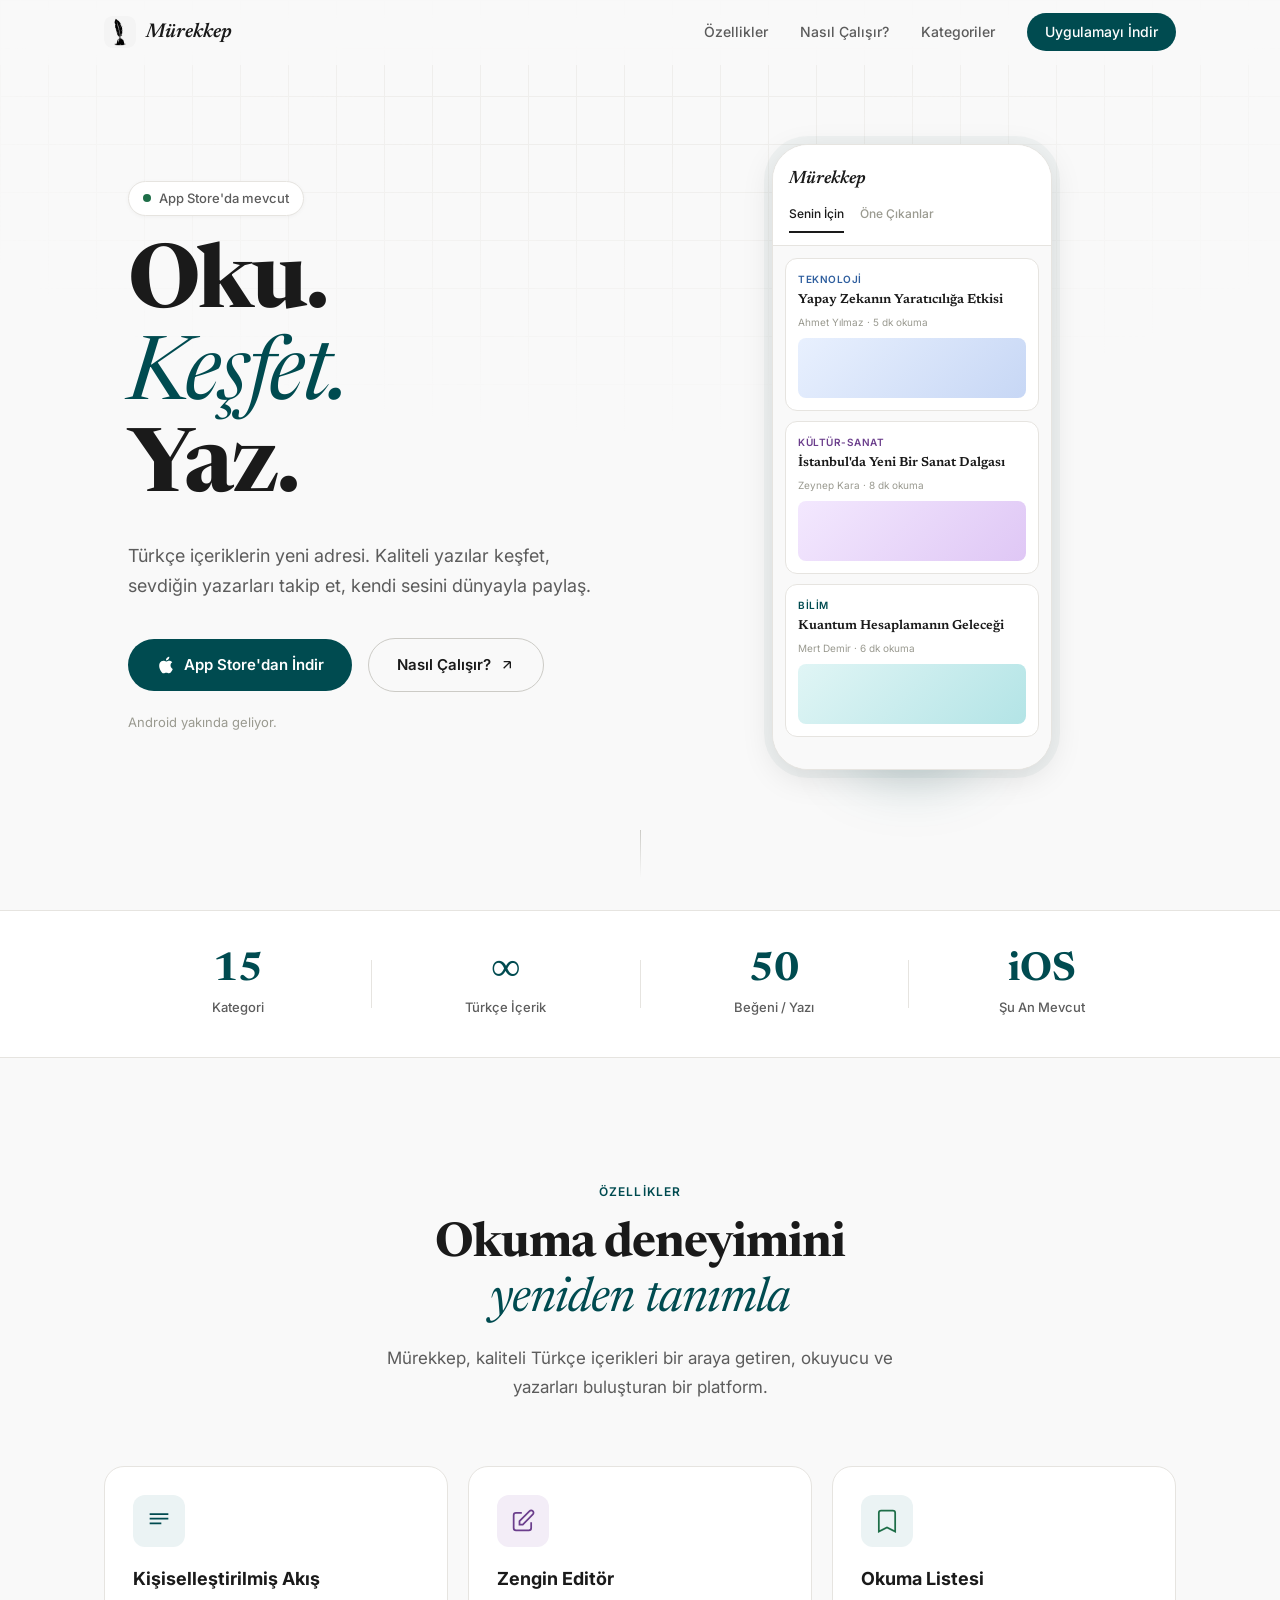
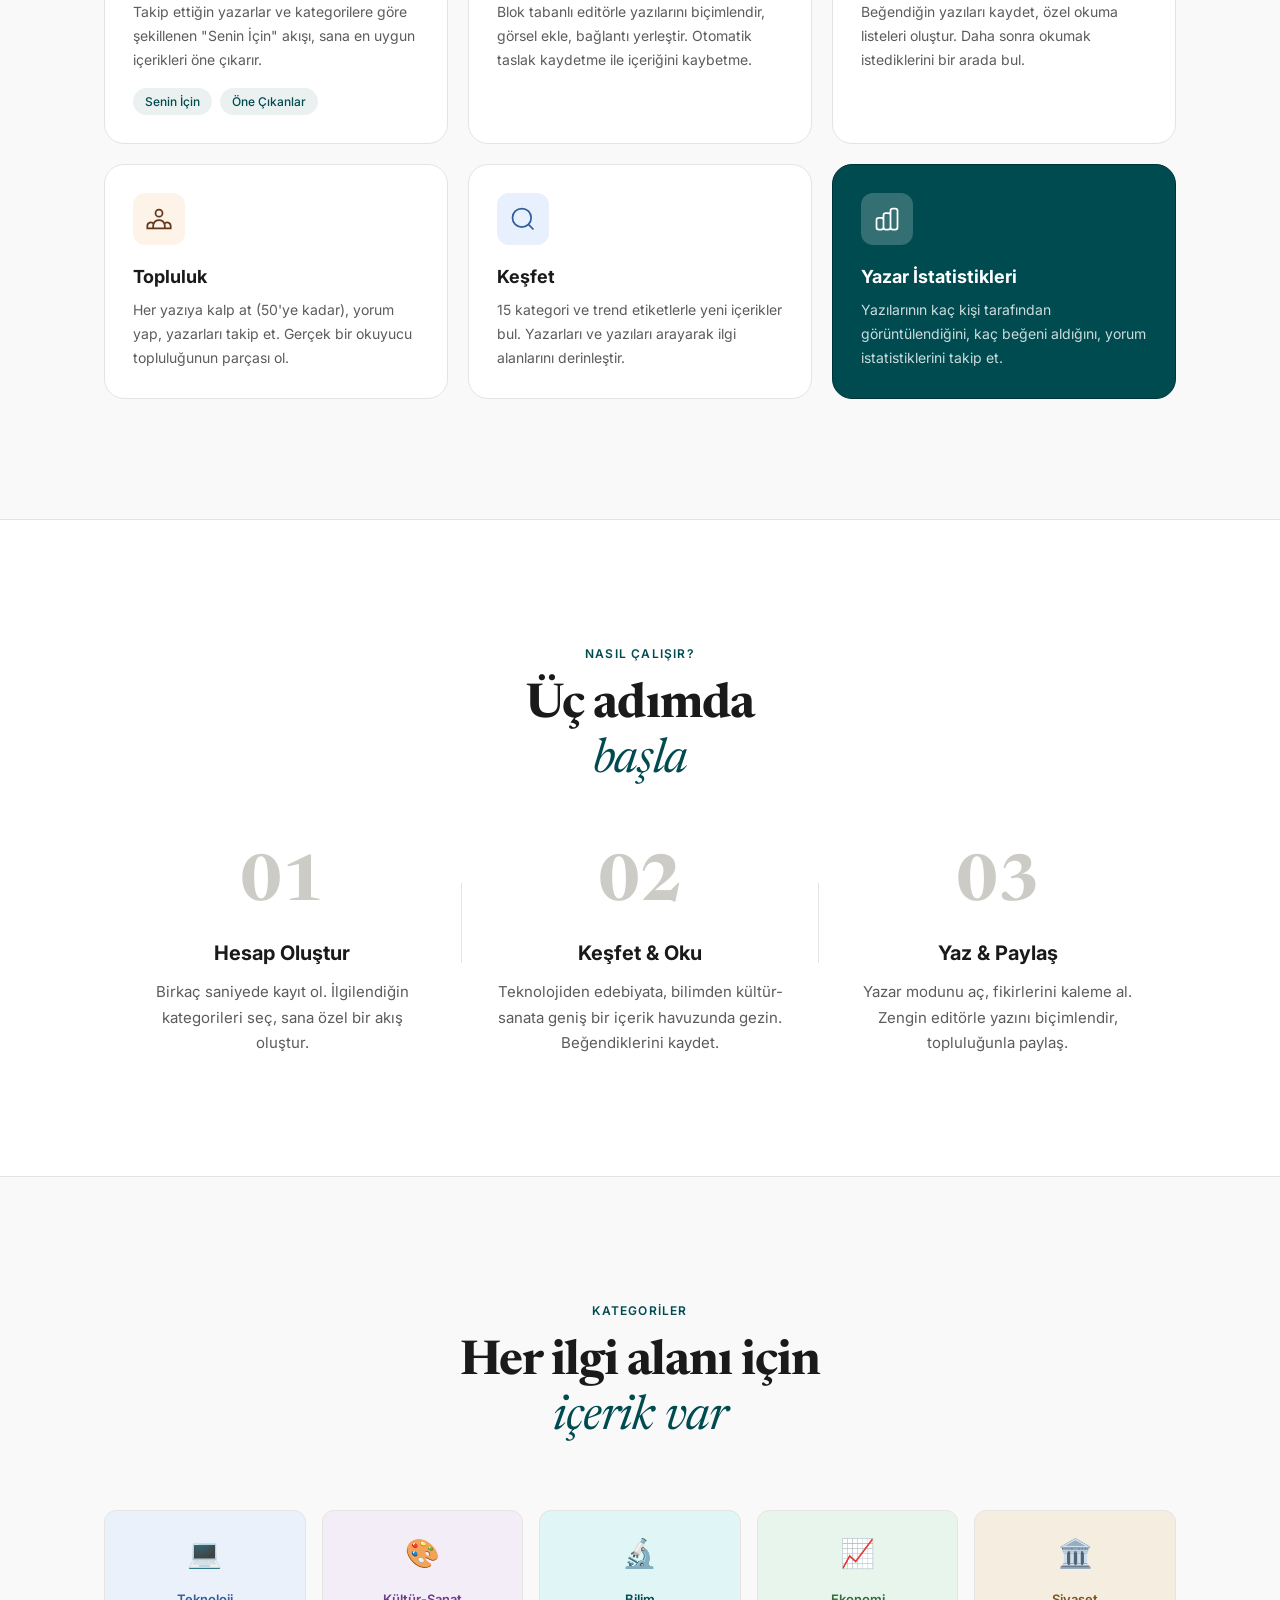
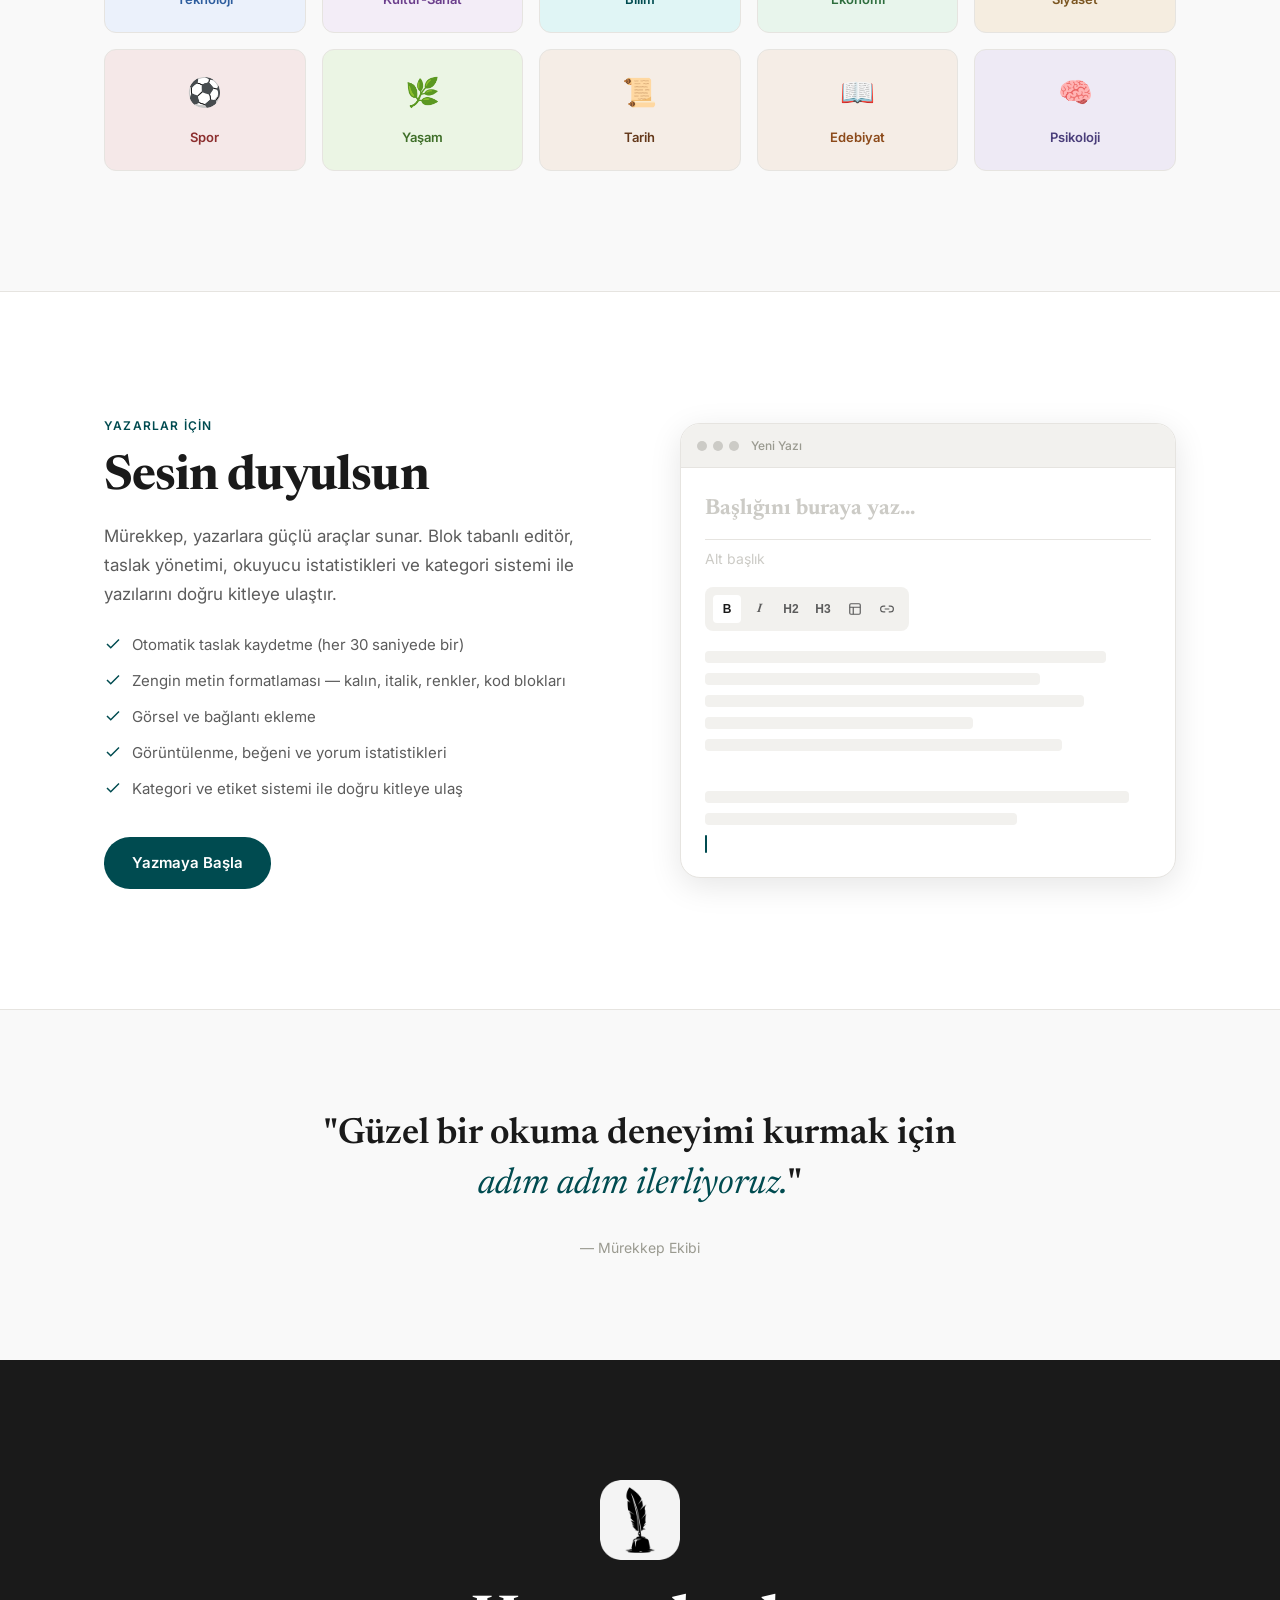
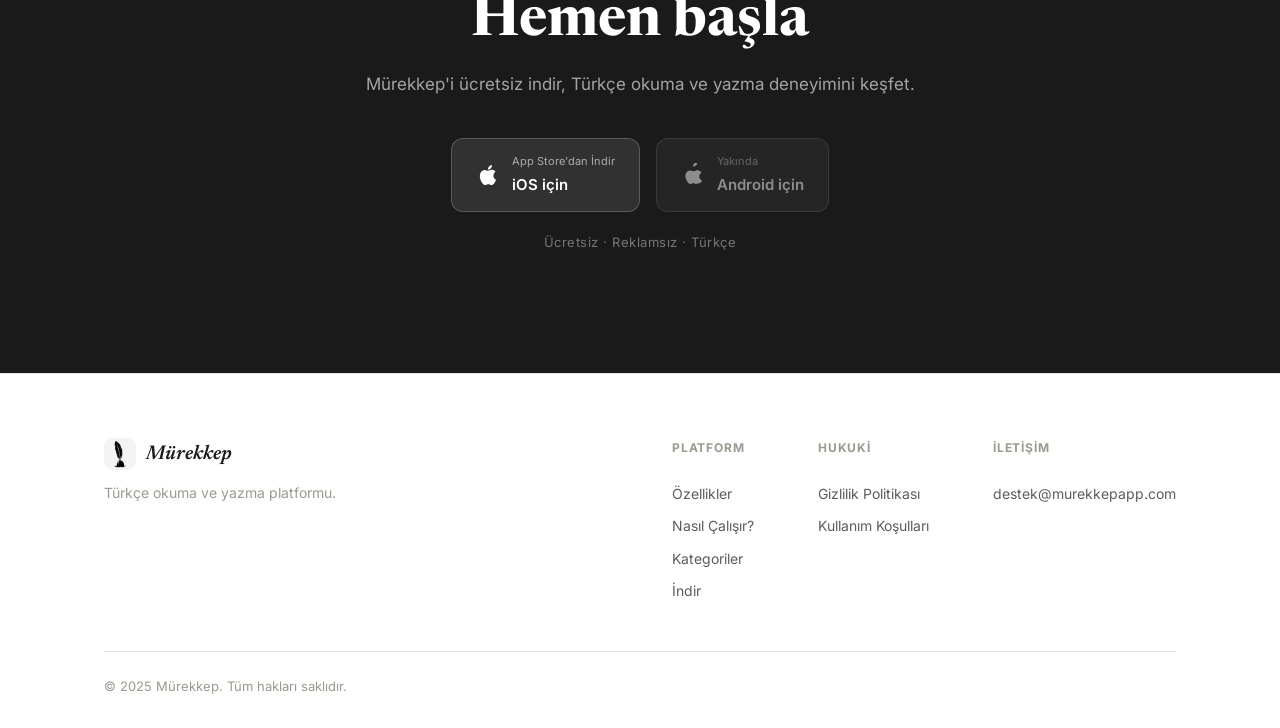
==== commit ae2c1738: "index" ====
--- a/index.html
+++ b/index.html
@@ -66,7 +66,7 @@
 /* Buttons */
 .btn{display:inline-flex;align-items:center;gap:8px;font-family:'Inter',sans-serif;font-weight:600;border-radius:var(--radius-full);cursor:pointer;text-decoration:none;transition:background .2s,transform .15s,box-shadow .2s;border:none;white-space:nowrap}
 .btn:active{transform:scale(.98)}
-.btn-primary{background:var(--teal);color:#fff}
+.btn-primary{background:var(--teal);color:#fff !important}
 .btn-primary:hover{background:var(--teal-light);box-shadow:0 4px 16px rgba(0,75,80,.25)}
 .btn-ghost{background:transparent;color:var(--text-primary);border:1.5px solid var(--border-strong)}
 .btn-ghost:hover{background:var(--surface-2)}
